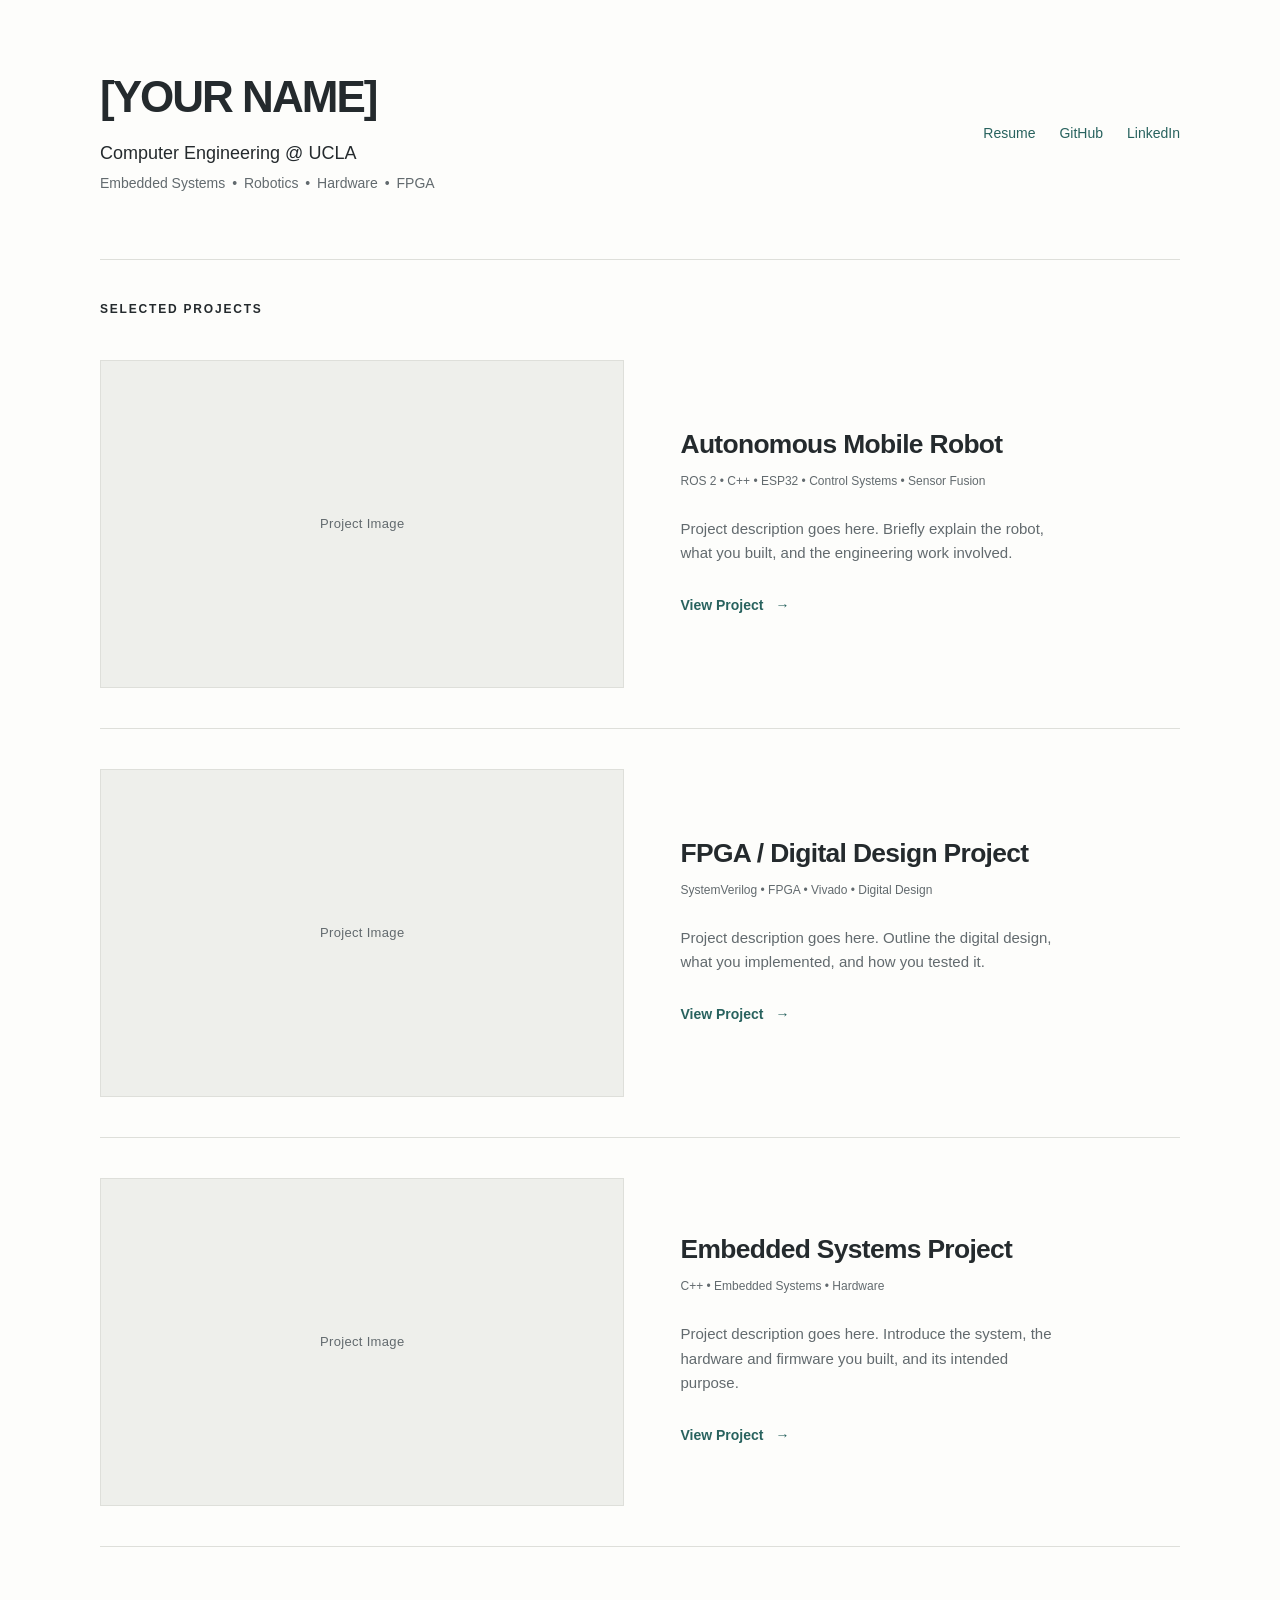
==== index.html @ c1fb78db "Initial Commit" ====
<!DOCTYPE html>
<html lang="en">
  <head>
    <meta charset="UTF-8">
    <meta name="viewport" content="width=device-width, initial-scale=1">
    <meta name="description" content="Engineering portfolio of a UCLA Computer Engineering student, featuring embedded systems, robotics, hardware, and FPGA projects.">
    <title>Joji Morikawa — Engineering Portfolio</title>
    <link rel="stylesheet" href="style.css">
    <script src="script.js" defer></script>
  </head>
  <body>
    <div class="page">
      <header class="introduction">
        <div>
          <h1>[YOUR NAME]</h1>
          <p class="degree">Computer Engineering @ UCLA</p>
          <p class="focus">Embedded Systems <span aria-hidden="true">•</span> Robotics <span aria-hidden="true">•</span> Hardware <span aria-hidden="true">•</span> FPGA</p>
        </div>
        <nav class="profile-links" aria-label="Profile links">
          <!-- Re placeholder URLs . -->
          <a href="#">Resume</a>
          <a href="#">GitHub</a>
          <a href="#">LinkedIn</a>
        </nav>
      </header>

      <main>
        <section class="projects" aria-labelledby="projects-heading">
          <h2 id="projects-heading" class="section-heading">Selected Projects</h2>

          <article class="project" aria-labelledby="robot-title">
            <!-- Replace each placeholder with an image from assets/images/. -->
            <div class="project-image" role="img" aria-label="Image placeholder for Autonomous Mobile Robot">
              <span>Project Image</span>
            </div>
            <div class="project-content">
              <h3 id="robot-title">Autonomous Mobile Robot</h3>
              <p class="technologies">ROS 2 • C++ • ESP32 • Control Systems • Sensor Fusion</p>
              <p class="description">Project description goes here. Briefly explain the robot, what you built, and the engineering work involved.</p>
              <a class="project-link" href="#" aria-label="View Project: Autonomous Mobile Robot">View Project <span aria-hidden="true">→</span></a>
            </div>
          </article>

          <article class="project" aria-labelledby="fpga-title">
            <div class="project-image" role="img" aria-label="Image placeholder for FPGA / Digital Design Project">
              <span>Project Image</span>
            </div>
            <div class="project-content">
              <h3 id="fpga-title">FPGA / Digital Design Project</h3>
              <p class="technologies">SystemVerilog • FPGA • Vivado • Digital Design</p>
              <p class="description">Project description goes here. Outline the digital design, what you implemented, and how you tested it.</p>
              <a class="project-link" href="#" aria-label="View Project: FPGA / Digital Design Project">View Project <span aria-hidden="true">→</span></a>
            </div>
          </article>

          <article class="project" aria-labelledby="embedded-title">
            <div class="project-image" role="img" aria-label="Image placeholder for Embedded Systems Project">
              <span>Project Image</span>
            </div>
            <div class="project-content">
              <h3 id="embedded-title">Embedded Systems Project</h3>
              <p class="technologies">C++ • Embedded Systems • Hardware</p>
              <p class="description">Project description goes here. Introduce the system, the hardware and firmware you built, and its intended purpose.</p>
              <a class="project-link" href="#" aria-label="View Project: Embedded Systems Project">View Project <span aria-hidden="true">→</span></a>
            </div>
          </article>
        </section>
      </main>
    </div>
  </body>
</html>
---- style.css ----
:root {
  --page-width: 1080px;
  --background: #fdfdfb;
  --text: #242a2d;
  --muted: #626a6e;
  --accent: #28625e;
  --border: #dedfda;
  --image-background: #eeefeb;
  --space-xs: 8px;
  --space-sm: 16px;
  --space-md: 24px;
  --space-lg: 40px;
  --space-xl: 64px;
}

* {
  box-sizing: border-box;
}

body {
  margin: 0;
  background: var(--background);
  color: var(--text);
  font-family: -apple-system, BlinkMacSystemFont, "Segoe UI", sans-serif;
  font-size: 16px;
  line-height: 1.65;
  -webkit-font-smoothing: antialiased;
}

h1, h2, h3, p {
  margin: 0;
}

a {
  color: var(--accent);
  text-decoration: underline;
  text-decoration-color: transparent;
  text-underline-offset: 5px;
}

a:hover {
  text-decoration-color: currentColor;
}

a:focus-visible {
  outline: 2px solid var(--accent);
  outline-offset: 5px;
}

.page {
  width: min(var(--page-width), calc(100% - 80px));
  margin-inline: auto;
}

/* Compact introduction and profile navigation. */
.introduction {
  display: flex;
  align-items: center;
  justify-content: space-between;
  gap: var(--space-lg);
  padding-block: 72px var(--space-xl);
  border-bottom: 1px solid var(--border);
}

h1 {
  font-size: clamp(2rem, 4vw, 2.75rem);
  font-weight: 650;
  line-height: 1.15;
  letter-spacing: -0.045em;
}

.degree {
  margin-top: var(--space-sm);
  font-size: 18px;
}

.focus {
  margin-top: 4px;
  color: var(--muted);
  font-size: 14px;
}

.focus span {
  margin-inline: 3px;
}

.profile-links {
  display: flex;
  flex-wrap: wrap;
  gap: var(--space-md);
  font-size: 14px;
  font-weight: 500;
}

/* Consistent image-left rows keep projects easy to scan. */
.projects {
  padding-block: var(--space-lg) var(--space-xl);
}

.section-heading {
  margin-bottom: var(--space-lg);
  font-size: 12px;
  font-weight: 650;
  letter-spacing: 0.15em;
  text-transform: uppercase;
}

.project {
  display: grid;
  grid-template-columns: 1.05fr 1fr;
  align-items: center;
  gap: 56px;
  padding-bottom: var(--space-lg);
  border-bottom: 1px solid var(--border);
}

.project + .project {
  padding-top: var(--space-lg);
}

.project-image {
  display: grid;
  place-items: center;
  width: 100%;
  aspect-ratio: 8 / 5;
  background: var(--image-background);
  border: 1px solid var(--border);
  color: var(--muted);
  font-size: 13px;
  letter-spacing: 0.025em;
}

.project-content {
  min-width: 0;
}

h3 {
  font-size: clamp(1.35rem, 2.2vw, 1.65rem);
  font-weight: 600;
  line-height: 1.3;
  letter-spacing: -0.025em;
}

.technologies {
  margin-top: 10px;
  color: var(--muted);
  font-size: 12px;
  line-height: 1.8;
}

.description {
  margin-top: var(--space-md);
  color: var(--muted);
  font-size: 15px;
  max-width: 46ch;
}

.project-link {
  display: inline-block;
  margin-top: var(--space-md);
  padding-block: 4px;
  font-size: 14px;
  font-weight: 600;
}

.project-link span {
  margin-left: var(--space-xs);
}

/* Tablet and mobile layouts. */
@media (max-width: 900px) {
  .introduction {
    align-items: flex-start;
    flex-direction: column;
    gap: var(--space-md);
    padding-top: 48px;
  }

  .project {
    gap: 32px;
  }
}

@media (max-width: 640px) {
  .page {
    width: calc(100% - 40px);
  }

  .introduction {
    padding-block: var(--space-lg);
  }

  .profile-links a {
    padding-block: 8px;
  }

  .projects {
    padding-top: 32px;
  }

  .section-heading {
    margin-bottom: var(--space-md);
  }

  .project {
    grid-template-columns: 1fr;
    gap: var(--space-md);
  }

  .description,
  .project-link {
    margin-top: var(--space-sm);
  }
}
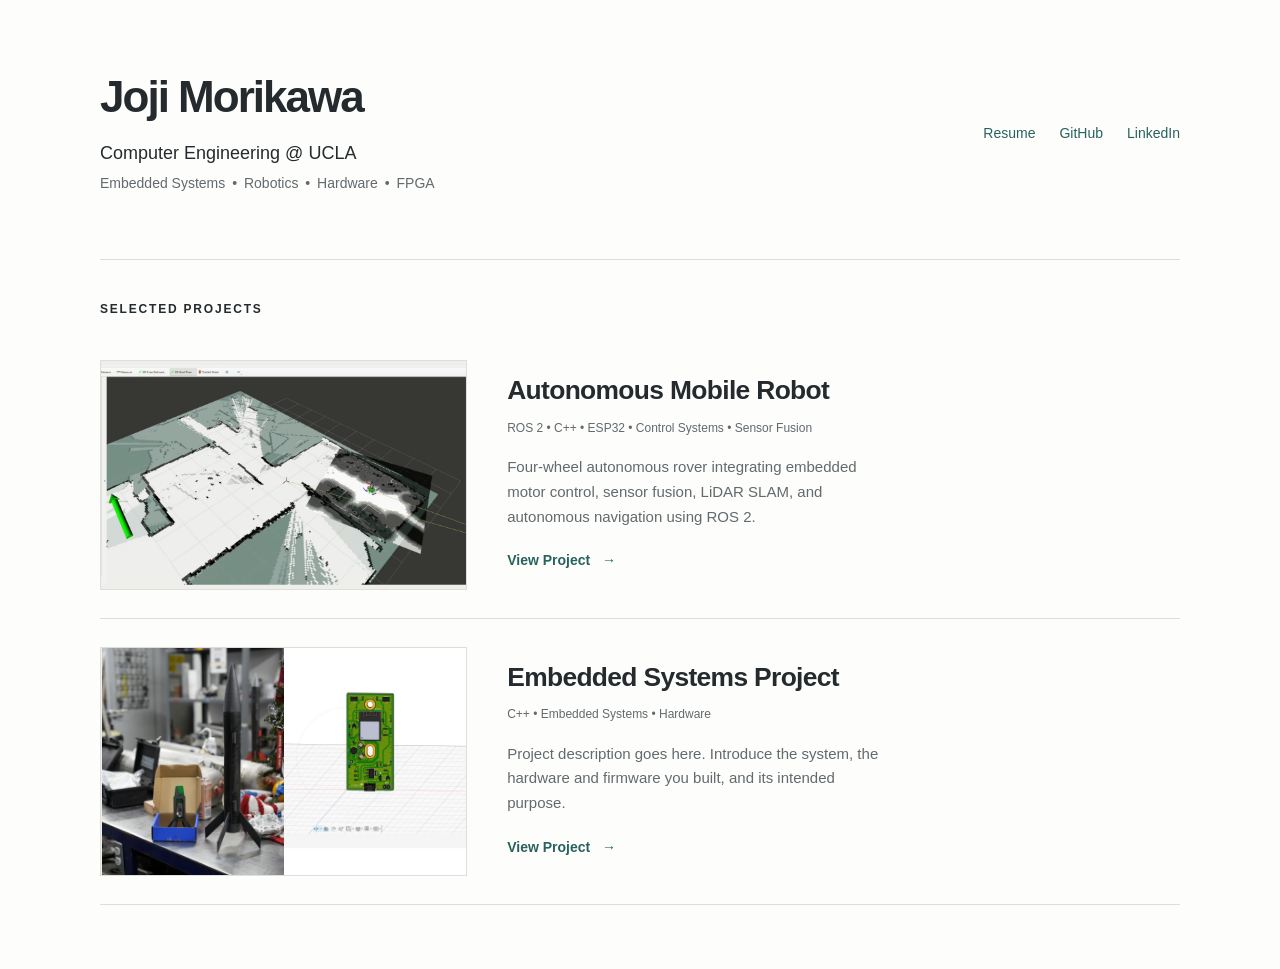
==== commit ab8dc159: "Rockets and Rovers" ====
--- a/index.html
+++ b/index.html
@@ -12,56 +12,48 @@
     <div class="page">
       <header class="introduction">
         <div>
-          <h1>[YOUR NAME]</h1>
+          <h1>Joji Morikawa</h1>
           <p class="degree">Computer Engineering @ UCLA</p>
           <p class="focus">Embedded Systems <span aria-hidden="true">•</span> Robotics <span aria-hidden="true">•</span> Hardware <span aria-hidden="true">•</span> FPGA</p>
         </div>
         <nav class="profile-links" aria-label="Profile links">
           <!-- Re placeholder URLs . -->
-          <a href="#">Resume</a>
-          <a href="#">GitHub</a>
-          <a href="#">LinkedIn</a>
+          <a href="assets/images/Resume.pdf">Resume</a>
+          <a href="https://github.com/Joji-M">GitHub</a>
+          <a href="https://www.linkedin.com/in/jojimorikawa7/">LinkedIn</a>
         </nav>
       </header>
 
       <main>
-        <section class="projects" aria-labelledby="projects-heading">
+        <section id="projects" class="projects" aria-labelledby="projects-heading">
           <h2 id="projects-heading" class="section-heading">Selected Projects</h2>
 
           <article class="project" aria-labelledby="robot-title">
             <!-- Replace each placeholder with an image from assets/images/. -->
-            <div class="project-image" role="img" aria-label="Image placeholder for Autonomous Mobile Robot">
-              <span>Project Image</span>
-            </div>
+            <img class="project-image"
+              src="assets/images/Rover_Preview2.png"
+              alt="Autonomous mobile robot"
+            >
+        
             <div class="project-content">
               <h3 id="robot-title">Autonomous Mobile Robot</h3>
               <p class="technologies">ROS 2 • C++ • ESP32 • Control Systems • Sensor Fusion</p>
-              <p class="description">Project description goes here. Briefly explain the robot, what you built, and the engineering work involved.</p>
-              <a class="project-link" href="#" aria-label="View Project: Autonomous Mobile Robot">View Project <span aria-hidden="true">→</span></a>
+              <p class="description">Four-wheel autonomous rover integrating embedded motor control, sensor fusion, LiDAR SLAM, and autonomous navigation using ROS 2.</p>
+              <a class="project-link" href="projects/autonomous-robot.html" aria-label="View Project: Autonomous Mobile Robot">View Project <span aria-hidden="true">→</span></a>
             </div>
           </article>
 
-          <article class="project" aria-labelledby="fpga-title">
-            <div class="project-image" role="img" aria-label="Image placeholder for FPGA / Digital Design Project">
-              <span>Project Image</span>
-            </div>
-            <div class="project-content">
-              <h3 id="fpga-title">FPGA / Digital Design Project</h3>
-              <p class="technologies">SystemVerilog • FPGA • Vivado • Digital Design</p>
-              <p class="description">Project description goes here. Outline the digital design, what you implemented, and how you tested it.</p>
-              <a class="project-link" href="#" aria-label="View Project: FPGA / Digital Design Project">View Project <span aria-hidden="true">→</span></a>
-            </div>
-          </article>
 
           <article class="project" aria-labelledby="embedded-title">
-            <div class="project-image" role="img" aria-label="Image placeholder for Embedded Systems Project">
-              <span>Project Image</span>
-            </div>
+              <img class="project-image"
+              src="assets/images/Rocket_Preview.png"
+              alt="Rocket Project preview"
+              >
             <div class="project-content">
               <h3 id="embedded-title">Embedded Systems Project</h3>
               <p class="technologies">C++ • Embedded Systems • Hardware</p>
               <p class="description">Project description goes here. Introduce the system, the hardware and firmware you built, and its intended purpose.</p>
-              <a class="project-link" href="#" aria-label="View Project: Embedded Systems Project">View Project <span aria-hidden="true">→</span></a>
+              <a class="project-link" href="projects/rocket-avionics.html" aria-label="View Project: Embedded Systems Project">View Project <span aria-hidden="true">→</span></a>
             </div>
           </article>
         </section>
--- a/style.css
+++ b/style.css
@@ -11,6 +11,8 @@
   --space-md: 24px;
   --space-lg: 40px;
   --space-xl: 64px;
+  --project-image-width: 34%;
+  --project-spacing: 28px;
 }
 
 * {
@@ -107,15 +109,16 @@
 
 .project {
   display: grid;
-  grid-template-columns: 1.05fr 1fr;
+  /* About 70% of the original image width, keeping its 8:5 ratio. */
+  grid-template-columns: var(--project-image-width) minmax(0, 1fr);
   align-items: center;
-  gap: 56px;
-  padding-bottom: var(--space-lg);
+  gap: var(--space-lg);
+  padding-bottom: var(--project-spacing);
   border-bottom: 1px solid var(--border);
 }
 
 .project + .project {
-  padding-top: var(--space-lg);
+  padding-top: var(--project-spacing);
 }
 
 .project-image {
@@ -123,6 +126,7 @@
   place-items: center;
   width: 100%;
   aspect-ratio: 8 / 5;
+  object-fit: contain;
   background: var(--image-background);
   border: 1px solid var(--border);
   color: var(--muted);
@@ -149,7 +153,7 @@
 }
 
 .description {
-  margin-top: var(--space-md);
+  margin-top: var(--space-sm);
   color: var(--muted);
   font-size: 15px;
   max-width: 46ch;
@@ -157,7 +161,7 @@
 
 .project-link {
   display: inline-block;
-  margin-top: var(--space-md);
+  margin-top: var(--space-sm);
   padding-block: 4px;
   font-size: 14px;
   font-weight: 600;
@@ -167,7 +171,282 @@
   margin-left: var(--space-xs);
 }
 
+/* Project-page navigation. */
+.site-navigation {
+  display: flex;
+  align-items: center;
+  justify-content: space-between;
+  flex-wrap: wrap;
+  gap: var(--space-md);
+  padding-block: var(--space-md);
+  border-bottom: 1px solid var(--border);
+}
+
+.site-name {
+  color: var(--text);
+  font-weight: 650;
+}
+
+.back-link {
+  display: inline-block;
+  margin-bottom: var(--space-lg);
+  font-size: 14px;
+}
+
+/* Project pages: each section is independent of its position. */
+.case-study {
+  padding-block: var(--space-lg) var(--space-xl);
+  overflow-wrap: anywhere;
+}
+
+.case-header {
+  margin-bottom: var(--space-lg);
+}
+
+/* Optional portrait beside a project introduction. */
+.intro-layout {
+  display: grid;
+  grid-template-columns: minmax(0, 1fr) minmax(0, 300px);
+  align-items: center;
+  gap: var(--space-lg);
+}
+
+.portrait-visual {
+  width: 100%;
+  max-width: 300px;
+}
+
+.case-header h1 {
+  font-size: clamp(1.8rem, 4vw, 2.5rem);
+  letter-spacing: -0.035em;
+}
+
+.case-summary {
+  max-width: 65ch;
+  margin-top: var(--space-sm);
+  color: var(--muted);
+  font-size: 18px;
+}
+
+.project-resources {
+  display: flex;
+  flex-wrap: wrap;
+  gap: var(--space-md);
+  margin-top: var(--space-md);
+}
+
+.case-section {
+  padding-top: var(--space-lg);
+  margin-top: var(--space-xl);
+  border-top: 1px solid var(--border);
+}
+
+.case-section h2 {
+  margin-bottom: var(--space-md);
+  font-size: 18px;
+  font-weight: 650;
+  line-height: 1.4;
+  letter-spacing: 0.045em;
+  text-transform: uppercase;
+}
+
+.case-section > * + * {
+  margin-top: var(--space-md);
+}
+
+/* Reusable content patterns; no subsystem-specific styling. */
+.full-text {
+  width: 100%;
+  max-width: 76ch;
+}
+
+/* Keep a reduced visual and its accompanying prose at the same width. */
+.content-column {
+  width: 75%;
+}
+
+.content-column > * + * {
+  margin-top: var(--space-md);
+}
+
+.prose p,
+.case-section > p {
+  color: var(--muted);
+}
+
+.prose > * + * {
+  margin-top: var(--space-sm);
+}
+
+.prose h3 {
+  font-size: 15px;
+  letter-spacing: 0;
+  line-height: 1.5;
+}
+
+.prose h3 + p {
+  margin-top: 4px;
+}
+
+.split-layout,
+.visual-grid {
+  display: grid;
+  grid-template-columns: repeat(2, minmax(0, 1fr));
+  gap: var(--space-lg);
+  align-items: start;
+}
+
+.split-layout > *,
+.visual-grid > * {
+  min-width: 0;
+}
+
+/* Narrow the visual column itself so text uses the remaining space. */
+@media (min-width: 721px) {
+  /* A near-square image paired with a wide image at similar heights. */
+  .visual-grid.balanced-visuals {
+    grid-template-columns: minmax(0, 1fr) minmax(0, 1.87fr);
+  }
+
+  .split-layout.narrow-visual {
+    grid-template-columns: minmax(0, 3fr) minmax(0, 5fr);
+  }
+}
+
+.split-layout.reverse > :first-child {
+  grid-column: 2;
+  grid-row: 1;
+}
+
+.split-layout.reverse > :last-child {
+  grid-column: 1;
+  grid-row: 1;
+}
+
+.figure {
+  min-width: 0;
+  margin: 0;
+}
+
+.figure-stack {
+  display: grid;
+  gap: var(--space-md);
+}
+
+.figure.centered-visual {
+  width: 75%;
+  margin-inline: auto;
+}
+
+.figure img,
+.figure svg,
+.figure video {
+  display: block;
+  width: 100%;
+  height: auto;
+}
+
+.figure figcaption {
+  margin-top: 10px;
+  color: var(--muted);
+  font-size: 12px;
+  line-height: 1.6;
+}
+
+.visual-placeholder {
+  display: grid;
+  place-items: center;
+  aspect-ratio: 8 / 5;
+  padding: var(--space-md);
+  border: 1px solid var(--border);
+  background: var(--image-background);
+  color: var(--muted);
+  text-align: center;
+  font-size: 13px;
+}
+
+.full-visual {
+  width: 100%;
+}
+
+.full-visual .visual-placeholder {
+  aspect-ratio: 3 / 1;
+}
+
+.hero-visual .visual-placeholder {
+  max-height: 320px;
+}
+
+.graph-visual .visual-placeholder {
+  aspect-ratio: 5 / 2;
+}
+
+.project-facts,
+.metrics {
+  display: grid;
+  grid-template-columns: repeat(auto-fit, minmax(min(100%, 180px), 1fr));
+  gap: var(--space-md);
+  padding: 0;
+  margin-bottom: 0;
+}
+
+.project-facts dt,
+.metrics dt {
+  color: var(--muted);
+  font-size: 13px;
+}
+
+.project-facts dd,
+.metrics dd {
+  margin: 4px 0 0;
+}
+
+.metrics > div {
+  display: flex;
+  flex-direction: column;
+  padding-block: var(--space-sm);
+  border-top: 1px solid var(--border);
+}
+
+.metrics dd {
+  order: -1;
+  font-size: 30px;
+  line-height: 1.3;
+}
+
 /* Tablet and mobile layouts. */
+@media (max-width: 720px) {
+  .content-column {
+    width: 100%;
+  }
+
+  .intro-layout {
+    grid-template-columns: minmax(0, 1fr);
+    gap: var(--space-md);
+  }
+
+  .split-layout,
+  .visual-grid {
+    grid-template-columns: minmax(0, 1fr);
+    gap: var(--space-md);
+  }
+
+  .split-layout.reverse > :first-child,
+  .split-layout.reverse > :last-child {
+    grid-column: auto;
+    grid-row: auto;
+  }
+
+  .case-section {
+    margin-top: var(--space-lg);
+    padding-top: 32px;
+  }
+
+  .full-visual .visual-placeholder {
+    aspect-ratio: 8 / 5;
+  }
+}
+
 @media (max-width: 900px) {
   .introduction {
     align-items: flex-start;
@@ -207,8 +486,15 @@
     gap: var(--space-md);
   }
 
+  .project-image {
+    width: 70%;
+  }
+
   .description,
   .project-link {
     margin-top: var(--space-sm);
   }
 }
+.space-after {
+  margin-bottom: 24px;
+}
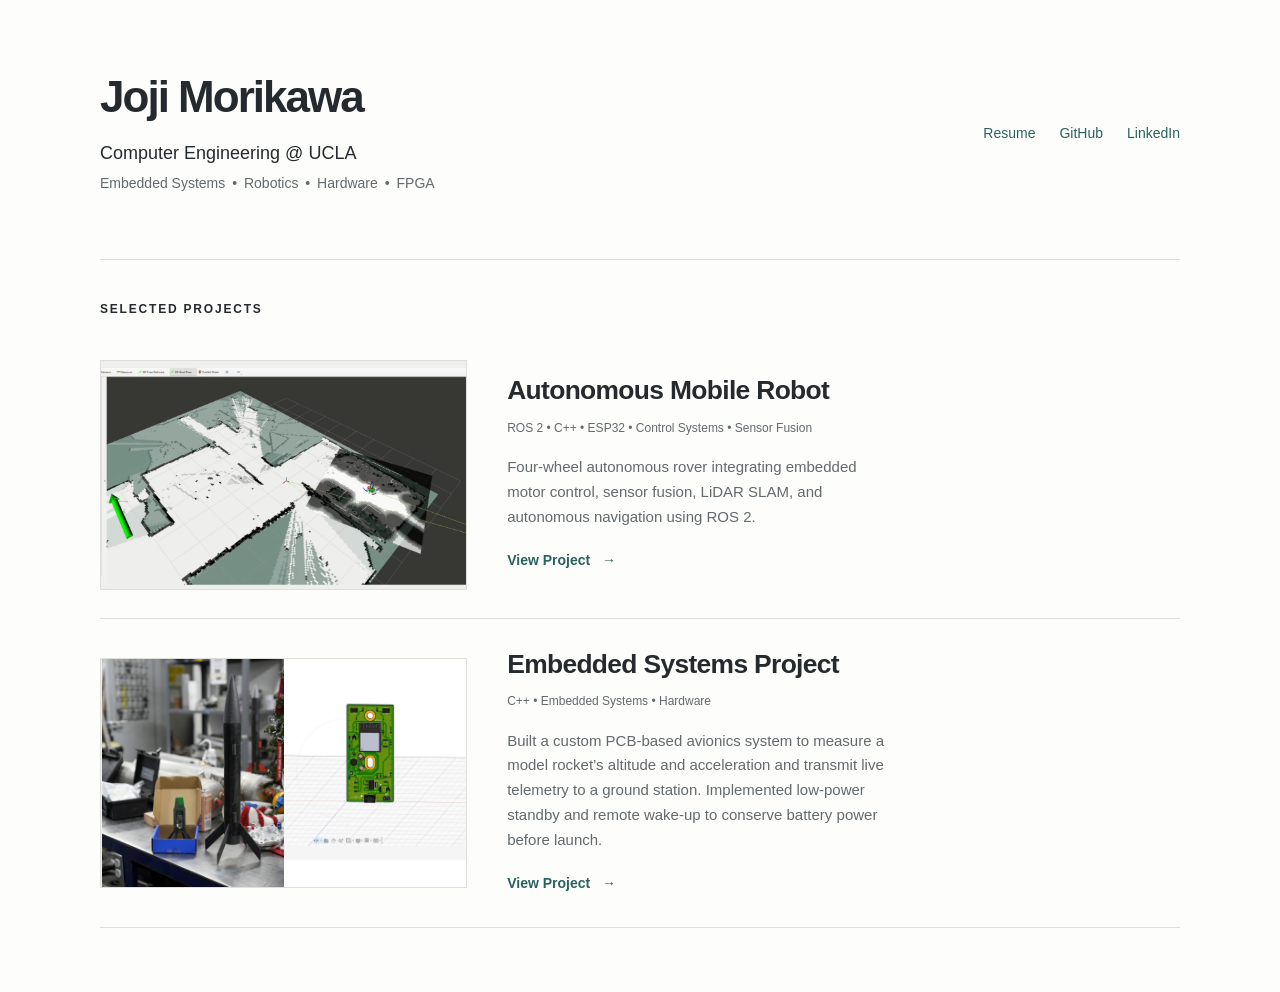
==== commit c49f8745: "edit home page" ====
--- a/index.html
+++ b/index.html
@@ -18,7 +18,7 @@
         </div>
         <nav class="profile-links" aria-label="Profile links">
           <!-- Re placeholder URLs . -->
-          <a href="assets/images/Resume.pdf">Resume</a>
+          <a href="assets/images/Resume2.pdf">Resume</a>
           <a href="https://github.com/Joji-M">GitHub</a>
           <a href="https://www.linkedin.com/in/jojimorikawa7/">LinkedIn</a>
         </nav>
@@ -52,7 +52,7 @@
             <div class="project-content">
               <h3 id="embedded-title">Embedded Systems Project</h3>
               <p class="technologies">C++ • Embedded Systems • Hardware</p>
-              <p class="description">Project description goes here. Introduce the system, the hardware and firmware you built, and its intended purpose.</p>
+              <p class="description">Built a custom PCB-based avionics system to measure a model rocket’s altitude and acceleration and transmit live telemetry to a ground station. Implemented low-power standby and remote wake-up to conserve battery power before launch.</p>
               <a class="project-link" href="projects/rocket-avionics.html" aria-label="View Project: Embedded Systems Project">View Project <span aria-hidden="true">→</span></a>
             </div>
           </article>
